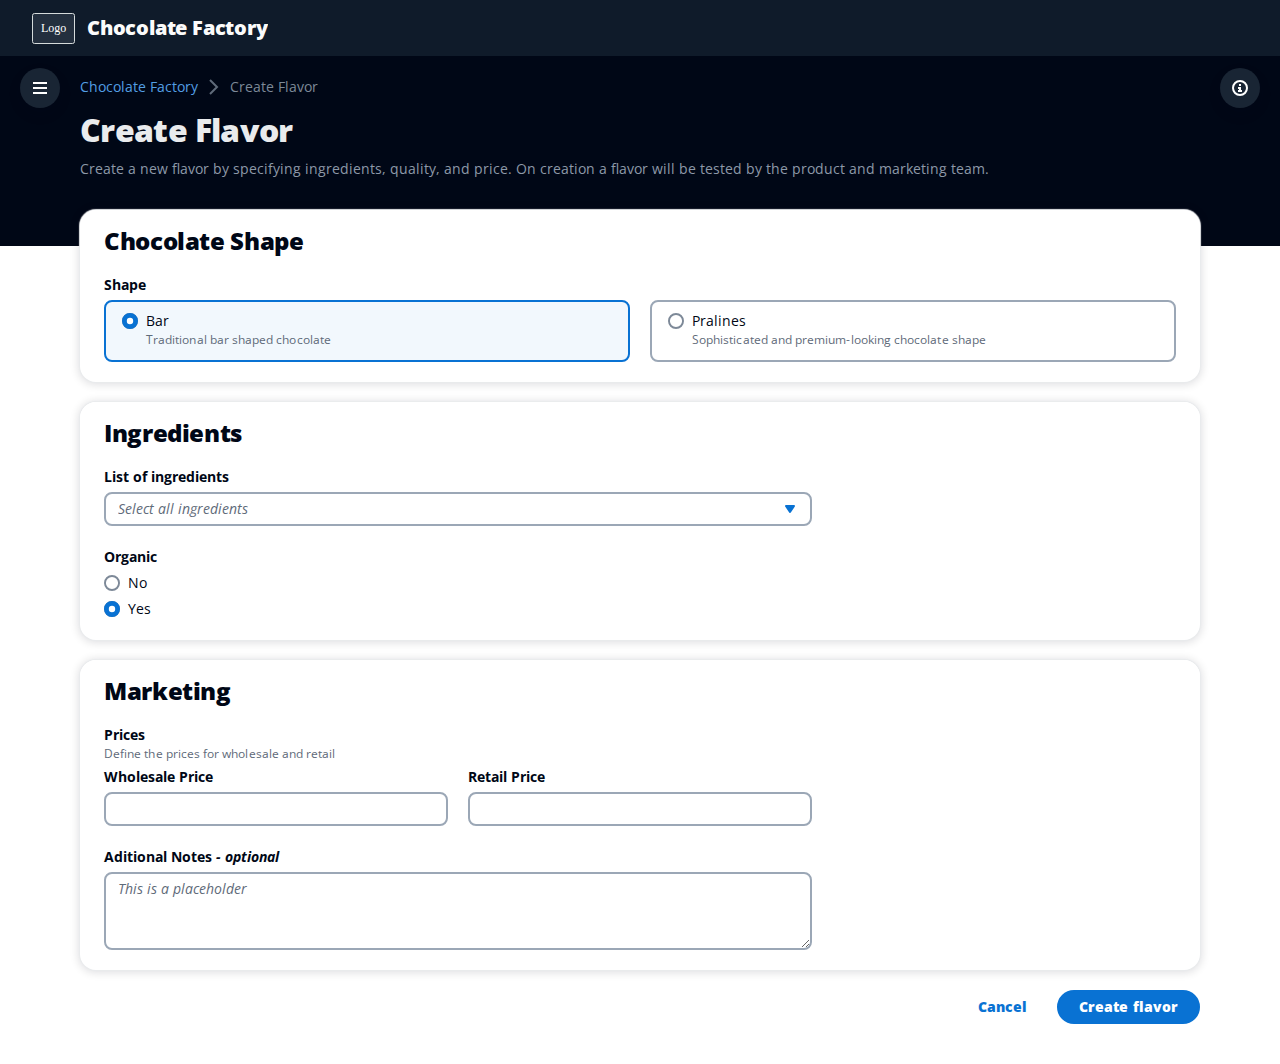
==== create-flavor/index.html @ cccd1b2e "first commit" ====
<!DOCTYPE html>
<html lang="en">
  <head>
    <meta charset="UTF-8" />
    <link rel="icon" type="image/svg+xml" href="/favicon.ico" />
    <meta name="viewport" content="width=device-width, initial-scale=1.0" />
    <title>Chocolate Factory - Create Flavor</title>
    <script type="module" crossorigin src="/assets/create-flavor.6a20ff47.js"></script>
    <link rel="modulepreload" crossorigin href="/assets/index.18bdd6ca.js">
    <link rel="modulepreload" crossorigin href="/assets/internal.cf139a76.js">
    <link rel="modulepreload" crossorigin href="/assets/data.b3061196.js">
    <link rel="stylesheet" href="/assets/index.536d75f3.css">
    <link rel="stylesheet" href="/assets/internal.55099d21.css">
    <link rel="stylesheet" href="/assets/index.b37ec5d4.css">
  </head>
  <body>
    <div id="root"></div>
    
  </body>
</html>
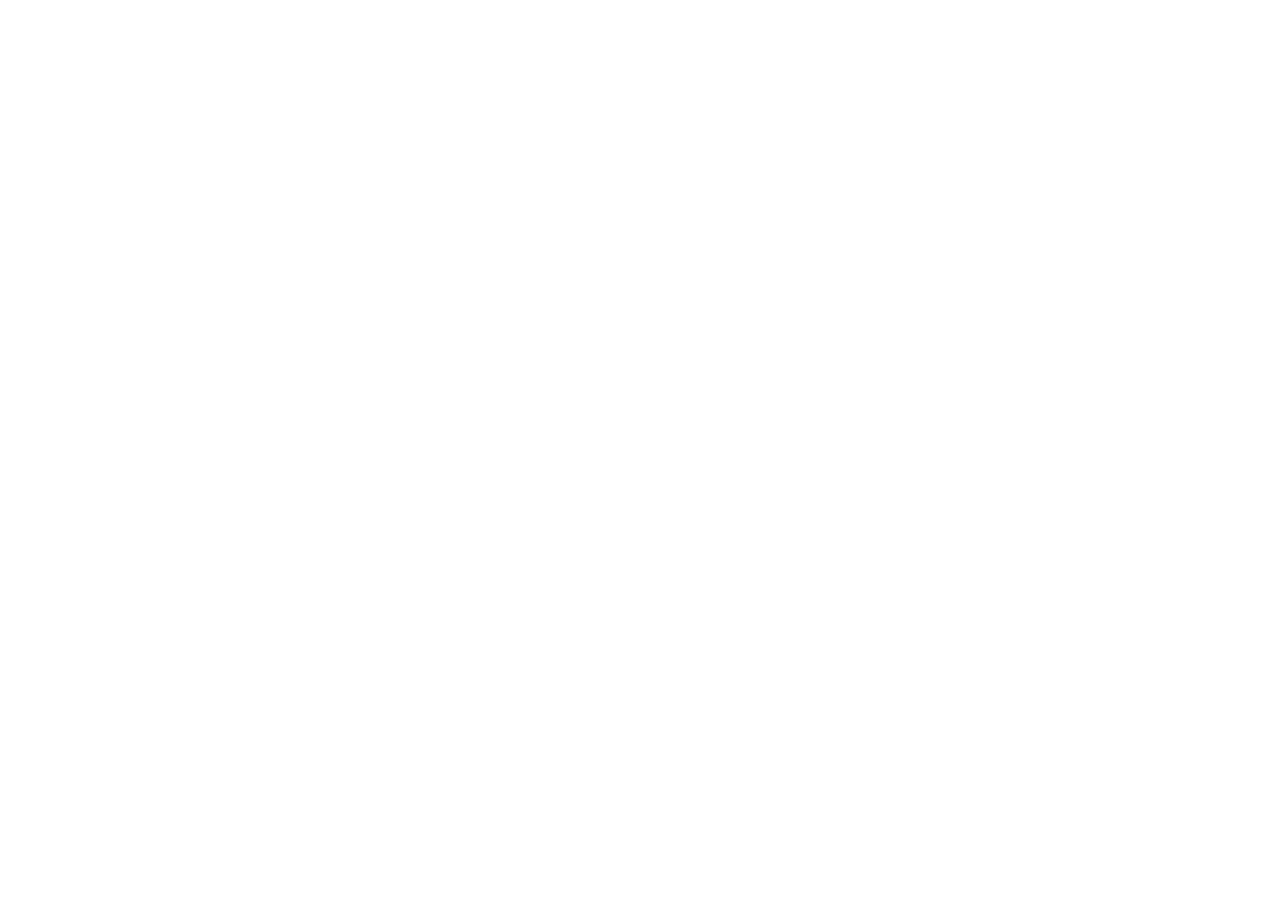
==== commit 50f85b63: "fix(url): Move to relative urls for github pages" ====
--- a/create-flavor/index.html
+++ b/create-flavor/index.html
@@ -2,16 +2,16 @@
 <html lang="en">
   <head>
     <meta charset="UTF-8" />
-    <link rel="icon" type="image/svg+xml" href="/favicon.ico" />
+    <link rel="icon" type="image/svg+xml" href="favicon.ico" />
     <meta name="viewport" content="width=device-width, initial-scale=1.0" />
     <title>Chocolate Factory - Create Flavor</title>
-    <script type="module" crossorigin src="/assets/create-flavor.6a20ff47.js"></script>
-    <link rel="modulepreload" crossorigin href="/assets/index.18bdd6ca.js">
-    <link rel="modulepreload" crossorigin href="/assets/internal.cf139a76.js">
-    <link rel="modulepreload" crossorigin href="/assets/data.b3061196.js">
-    <link rel="stylesheet" href="/assets/index.536d75f3.css">
-    <link rel="stylesheet" href="/assets/internal.55099d21.css">
-    <link rel="stylesheet" href="/assets/index.b37ec5d4.css">
+    <script type="module" crossorigin src="assets/create-flavor.f4538c09.js"></script>
+    <link rel="modulepreload" crossorigin href="assets/index.45e55c72.js">
+    <link rel="modulepreload" crossorigin href="assets/internal.f1a5eb8e.js">
+    <link rel="modulepreload" crossorigin href="assets/data.75b0a049.js">
+    <link rel="stylesheet" href="assets/index.536d75f3.css">
+    <link rel="stylesheet" href="assets/internal.55099d21.css">
+    <link rel="stylesheet" href="assets/index.b37ec5d4.css">
   </head>
   <body>
     <div id="root"></div>
